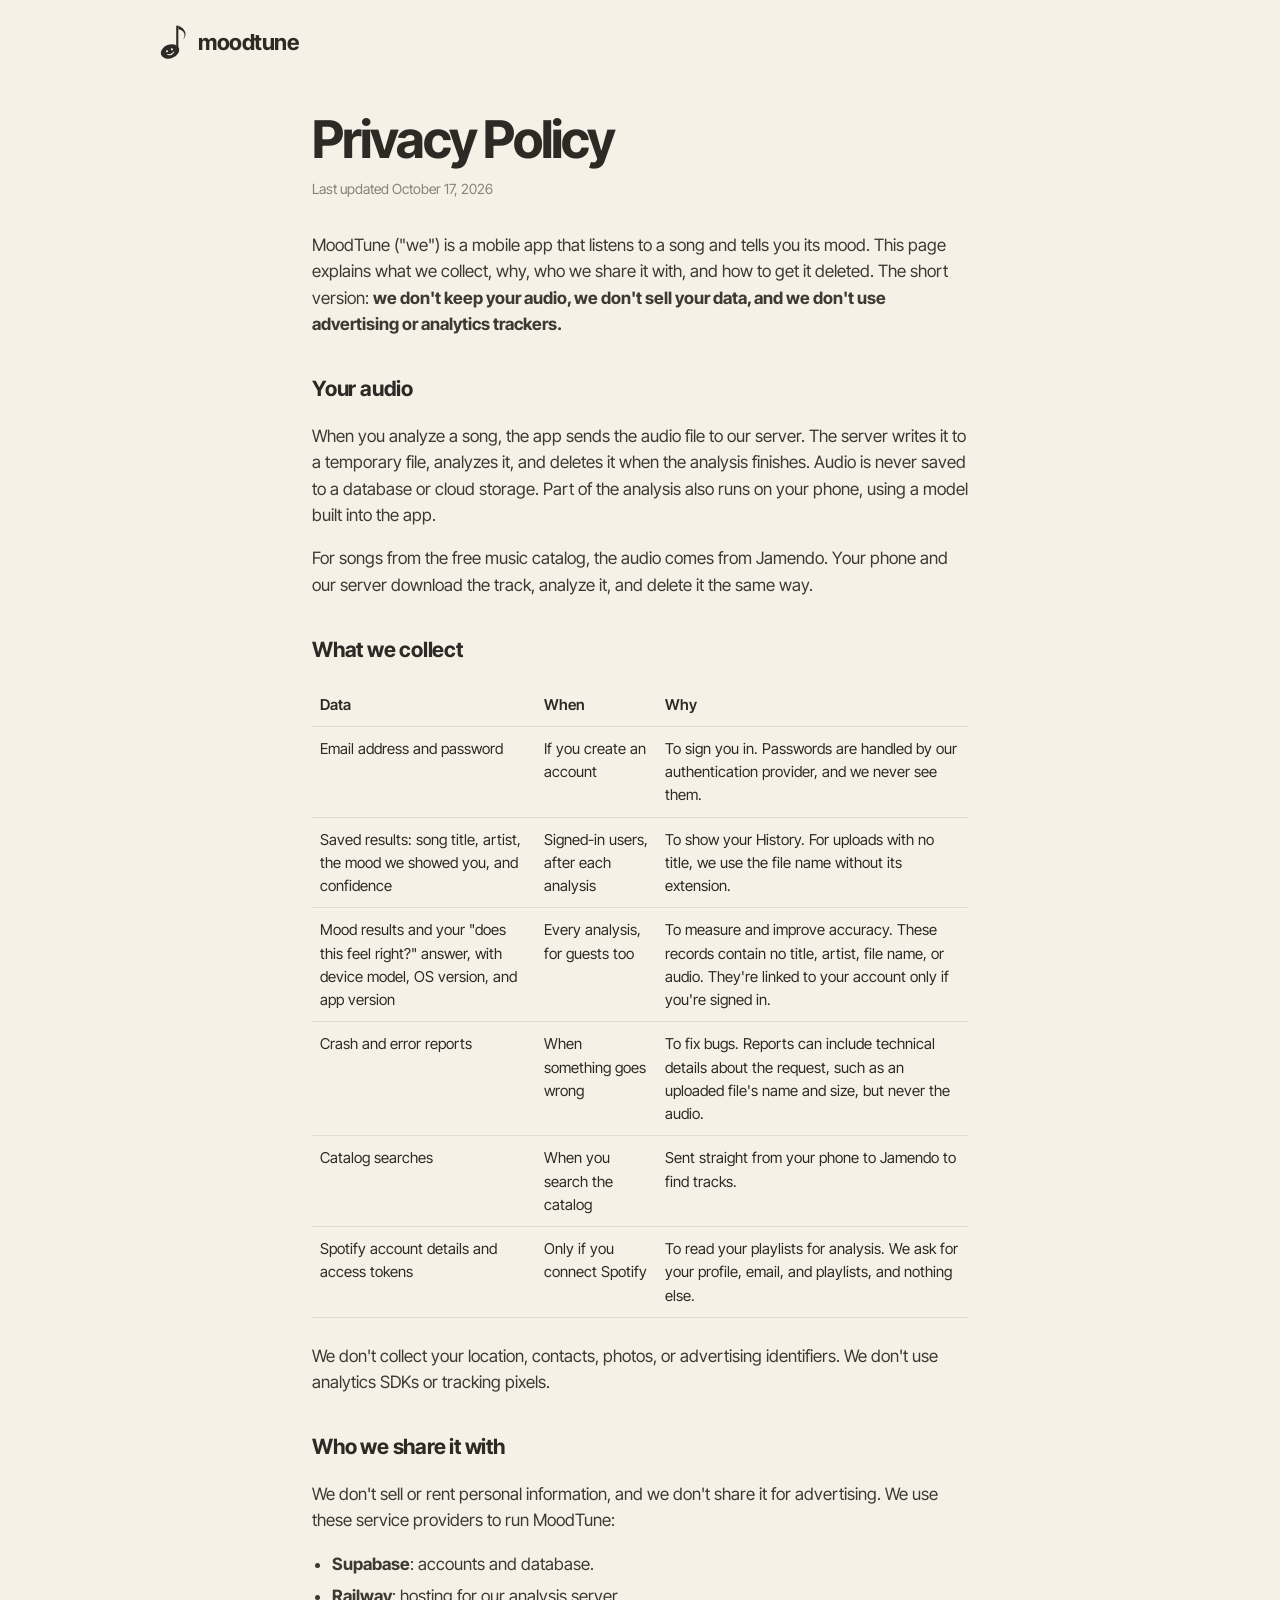
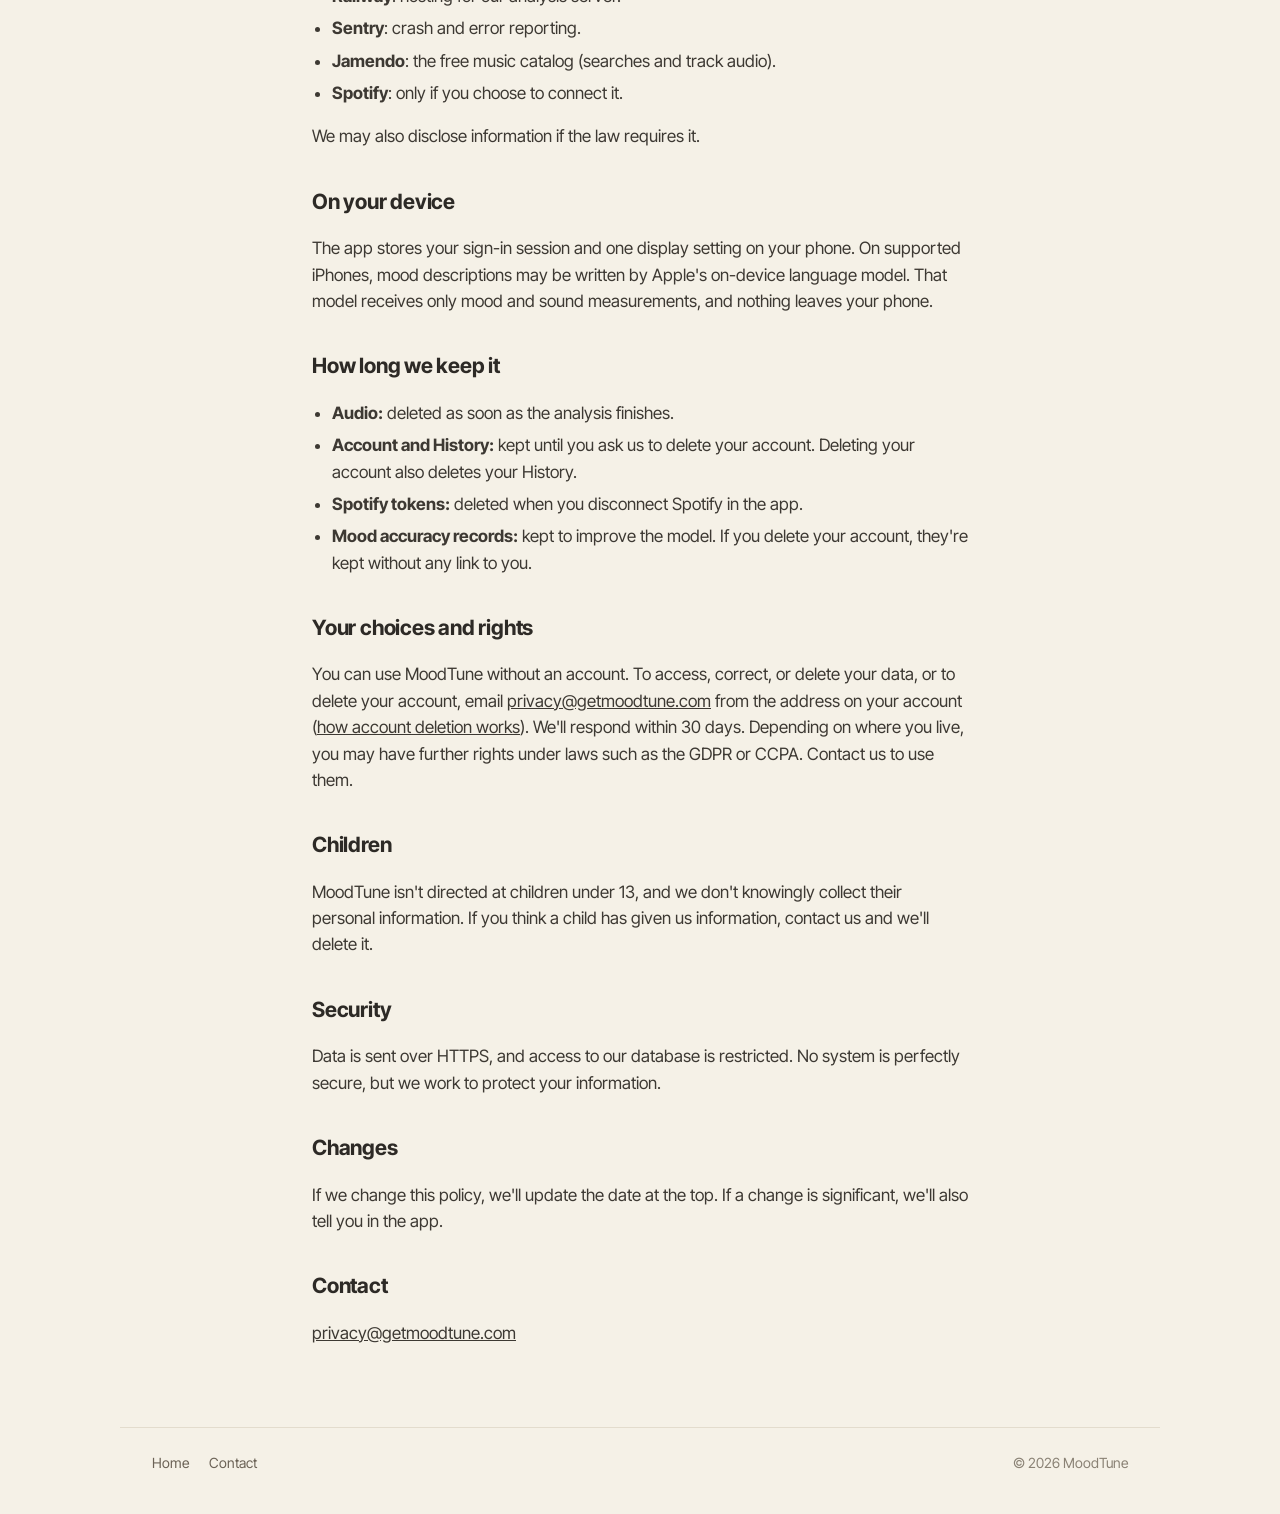
==== privacy.html @ e100bcc2 "feat: landing, privacy and delete-account pages for getmoodtune.com Co-Authored-By: Claude Opus 5.5 " ====
<!doctype html>
<html lang="en">
<head>
  <meta charset="utf-8">
  <meta name="viewport" content="width=device-width, initial-scale=1">
  <title>Privacy Policy · MoodTune</title>
  <meta name="description" content="What MoodTune collects, why, and how to get it deleted.">
  <link rel="canonical" href="https://getmoodtune.com/privacy">
  <link rel="icon" href="/favicon.svg" type="image/svg+xml">
  <link rel="apple-touch-icon" href="/apple-touch-icon.png">
  <meta name="theme-color" content="#F5F1E7">
  <link rel="preconnect" href="https://fonts.googleapis.com">
  <link rel="preconnect" href="https://fonts.gstatic.com" crossorigin>
  <link href="https://fonts.googleapis.com/css2?family=Inter+Tight:wght@500;600;700&display=swap" rel="stylesheet">
  <link rel="stylesheet" href="/styles.css">
</head>
<body>
  <header class="wrap top">
    <a href="/" class="lockup" aria-label="MoodTune home">
      <svg viewBox="0 0 220 220" aria-hidden="true" class="mark">
        <g transform="translate(10,10)">
          <rect x="138" y="0" width="13" height="150" fill="var(--ink)"/>
          <path d="M 151 0 C 198 18 208 60 178 86 C 200 56 188 30 151 22 Z" fill="var(--ink)"/>
          <ellipse cx="100" cy="158" rx="58" ry="42" fill="var(--ink)" transform="rotate(-22 100 158)"/>
          <g transform="rotate(-22 100 158)" fill="none">
            <circle cx="84" cy="150" r="6.5" fill="var(--cream)"/>
            <circle cx="116" cy="150" r="6.5" fill="var(--cream)"/>
            <path d="M 80 170 Q 100 186 120 170" stroke="var(--cream)" stroke-width="6" stroke-linecap="round"/>
          </g>
        </g>
      </svg>
      <span>moodtune</span>
    </a>
  </header>

  <main class="wrap doc">
    <h1>Privacy Policy</h1>
    <p class="updated">Last updated October 17, 2026</p>

    <p>MoodTune ("we") is a mobile app that listens to a song and tells you its mood. This page explains what we collect, why, who we share it with, and how to get it deleted. The short version: <strong>we don't keep your audio, we don't sell your data, and we don't use advertising or analytics trackers.</strong></p>

    <h2>Your audio</h2>
    <p>When you analyze a song, the app sends the audio file to our server. The server writes it to a temporary file, analyzes it, and deletes it when the analysis finishes. Audio is never saved to a database or cloud storage. Part of the analysis also runs on your phone, using a model built into the app.</p>
    <p>For songs from the free music catalog, the audio comes from Jamendo. Your phone and our server download the track, analyze it, and delete it the same way.</p>

    <h2>What we collect</h2>
    <div class="table-scroll">
      <table>
        <thead><tr><th>Data</th><th>When</th><th>Why</th></tr></thead>
        <tbody>
          <tr><td>Email address and password</td><td>If you create an account</td><td>To sign you in. Passwords are handled by our authentication provider, and we never see them.</td></tr>
          <tr><td>Saved results: song title, artist, the mood we showed you, and confidence</td><td>Signed-in users, after each analysis</td><td>To show your History. For uploads with no title, we use the file name without its extension.</td></tr>
          <tr><td>Mood results and your "does this feel right?" answer, with device model, OS version, and app version</td><td>Every analysis, for guests too</td><td>To measure and improve accuracy. These records contain no title, artist, file name, or audio. They're linked to your account only if you're signed in.</td></tr>
          <tr><td>Crash and error reports</td><td>When something goes wrong</td><td>To fix bugs. Reports can include technical details about the request, such as an uploaded file's name and size, but never the audio.</td></tr>
          <tr><td>Catalog searches</td><td>When you search the catalog</td><td>Sent straight from your phone to Jamendo to find tracks.</td></tr>
          <tr><td>Spotify account details and access tokens</td><td>Only if you connect Spotify</td><td>To read your playlists for analysis. We ask for your profile, email, and playlists, and nothing else.</td></tr>
        </tbody>
      </table>
    </div>
    <p>We don't collect your location, contacts, photos, or advertising identifiers. We don't use analytics SDKs or tracking pixels.</p>

    <h2>Who we share it with</h2>
    <p>We don't sell or rent personal information, and we don't share it for advertising. We use these service providers to run MoodTune:</p>
    <ul>
      <li><strong>Supabase</strong>: accounts and database.</li>
      <li><strong>Railway</strong>: hosting for our analysis server.</li>
      <li><strong>Sentry</strong>: crash and error reporting.</li>
      <li><strong>Jamendo</strong>: the free music catalog (searches and track audio).</li>
      <li><strong>Spotify</strong>: only if you choose to connect it.</li>
    </ul>
    <p>We may also disclose information if the law requires it.</p>

    <h2>On your device</h2>
    <p>The app stores your sign-in session and one display setting on your phone. On supported iPhones, mood descriptions may be written by Apple's on-device language model. That model receives only mood and sound measurements, and nothing leaves your phone.</p>

    <h2>How long we keep it</h2>
    <ul>
      <li><strong>Audio:</strong> deleted as soon as the analysis finishes.</li>
      <li><strong>Account and History:</strong> kept until you ask us to delete your account. Deleting your account also deletes your History.</li>
      <li><strong>Spotify tokens:</strong> deleted when you disconnect Spotify in the app.</li>
      <li><strong>Mood accuracy records:</strong> kept to improve the model. If you delete your account, they're kept without any link to you.</li>
    </ul>

    <h2>Your choices and rights</h2>
    <p>You can use MoodTune without an account. To access, correct, or delete your data, or to delete your account, email <a href="mailto:privacy@getmoodtune.com">privacy@getmoodtune.com</a> from the address on your account (<a href="/delete-account">how account deletion works</a>). We'll respond within 30 days. Depending on where you live, you may have further rights under laws such as the GDPR or CCPA. Contact us to use them.</p>

    <h2>Children</h2>
    <p>MoodTune isn't directed at children under 13, and we don't knowingly collect their personal information. If you think a child has given us information, contact us and we'll delete it.</p>

    <h2>Security</h2>
    <p>Data is sent over HTTPS, and access to our database is restricted. No system is perfectly secure, but we work to protect your information.</p>

    <h2>Changes</h2>
    <p>If we change this policy, we'll update the date at the top. If a change is significant, we'll also tell you in the app.</p>

    <h2>Contact</h2>
    <p><a href="mailto:privacy@getmoodtune.com">privacy@getmoodtune.com</a></p>
  </main>

  <footer class="wrap foot">
    <nav><a href="/">Home</a><a href="mailto:hello@getmoodtune.com">Contact</a></nav>
    <p>© 2026 MoodTune</p>
  </footer>
</body>
</html>
---- styles.css ----
:root {
  --page: #F5F1E7;
  --cream: #EFECE6;
  --ink: #2D2A26;
  --ink-2: #6B6256;
  --muted: #8A8275;
  --peach: #D99D77;
  --line: #E3DCCD;
  --font: "Inter Tight", ui-sans-serif, system-ui, -apple-system, "Segoe UI", sans-serif;
}

* { box-sizing: border-box; }
html { -webkit-text-size-adjust: 100%; }
body {
  margin: 0;
  background: var(--page);
  color: var(--ink);
  font-family: var(--font);
  font-size: 17px;
  line-height: 1.55;
  -webkit-font-smoothing: antialiased;
}
a { color: inherit; }

.wrap { max-width: 1040px; margin: 0 auto; padding: 0 16px; }
@media (min-width: 720px) { .wrap { padding: 0 32px; } }

.top { padding-top: 24px; padding-bottom: 8px; }
.lockup { display: inline-flex; align-items: center; gap: 10px; text-decoration: none; }
.lockup .mark { width: 36px; height: 36px; }
.lockup span { font-weight: 700; font-size: 22px; letter-spacing: -0.5px; }

.hero { padding-top: 56px; padding-bottom: 40px; }
.badge {
  display: inline-block; margin: 0 0 20px;
  padding: 6px 12px; border-radius: 999px;
  background: var(--ink); color: var(--page);
  font-size: 13px; font-weight: 600; letter-spacing: 0.2px;
}
h1 {
  margin: 0; font-weight: 700;
  font-size: clamp(44px, 9vw, 88px);
  line-height: 0.98; letter-spacing: -0.04em;
  text-wrap: balance;
}
.lede { margin: 20px 0 0; max-width: 34ch; font-size: clamp(18px, 2.4vw, 21px); color: var(--ink-2); }

.moods {
  display: grid; gap: 12px;
  grid-template-columns: repeat(2, minmax(0, 1fr));
  padding-top: 8px; padding-bottom: 56px;
}
@media (min-width: 820px) { .moods { grid-template-columns: repeat(4, minmax(0, 1fr)); } }
.mood {
  border-radius: 20px; padding: 18px 18px 20px;
  min-height: 150px; display: flex; flex-direction: column; justify-content: flex-end;
}
.mood h2 { margin: 0; font-size: 22px; font-weight: 700; letter-spacing: -0.02em; text-transform: uppercase; }
.mood p { margin: 4px 0 0; font-size: 14px; font-weight: 500; opacity: 0.85; }
.upbeat     { background: linear-gradient(150deg, #F5A623, #E8721A); color: #1A0A00; }
.serene     { background: linear-gradient(150deg, #4ECDC4, #A8E6CF); color: #0D2B28; }
.charged    { background: linear-gradient(150deg, #2D1B69, #C0392B); color: #FFFFFF; }
.reflective { background: linear-gradient(150deg, #4A6FA5, #2C3E50); color: #FFFFFF; }

.steps {
  display: grid; gap: 28px;
  padding-top: 40px; padding-bottom: 64px;
  border-top: 1px solid var(--line);
}
@media (min-width: 720px) { .steps { grid-template-columns: repeat(3, 1fr); } }
.step .n {
  display: inline-grid; place-items: center;
  width: 28px; height: 28px; border-radius: 50%;
  background: var(--peach); color: var(--ink);
  font-size: 14px; font-weight: 700;
}
.step h3 { margin: 12px 0 4px; font-size: 19px; letter-spacing: -0.01em; }
.step p { margin: 0; color: var(--ink-2); }

.foot {
  display: flex; flex-wrap: wrap; gap: 12px 24px;
  justify-content: space-between; align-items: center;
  padding-top: 24px; padding-bottom: 40px;
  border-top: 1px solid var(--line);
  color: var(--muted); font-size: 14px;
}
.foot nav { display: flex; gap: 20px; }
.foot a { text-decoration: none; color: var(--ink-2); }
.foot a:hover { color: var(--ink); text-decoration: underline; }
.foot p { margin: 0; }

/* Long-form pages (privacy) */
.doc { max-width: 720px; padding-top: 40px; padding-bottom: 64px; }
.doc h1 { font-size: clamp(36px, 6vw, 52px); }
.doc .updated { color: var(--muted); font-size: 14px; margin: 12px 0 32px; }
.doc h2 { margin: 36px 0 8px; font-size: 21px; letter-spacing: -0.01em; }
.doc p, .doc li { color: #3d3933; }
.doc ul { padding-left: 20px; }
.doc li { margin: 6px 0; }
.doc table { width: 100%; border-collapse: collapse; font-size: 15px; margin: 8px 0; }
.doc th, .doc td { text-align: left; vertical-align: top; padding: 10px 8px; border-bottom: 1px solid var(--line); }
.doc th { font-weight: 600; color: var(--ink); }
.table-scroll { overflow-x: auto; }
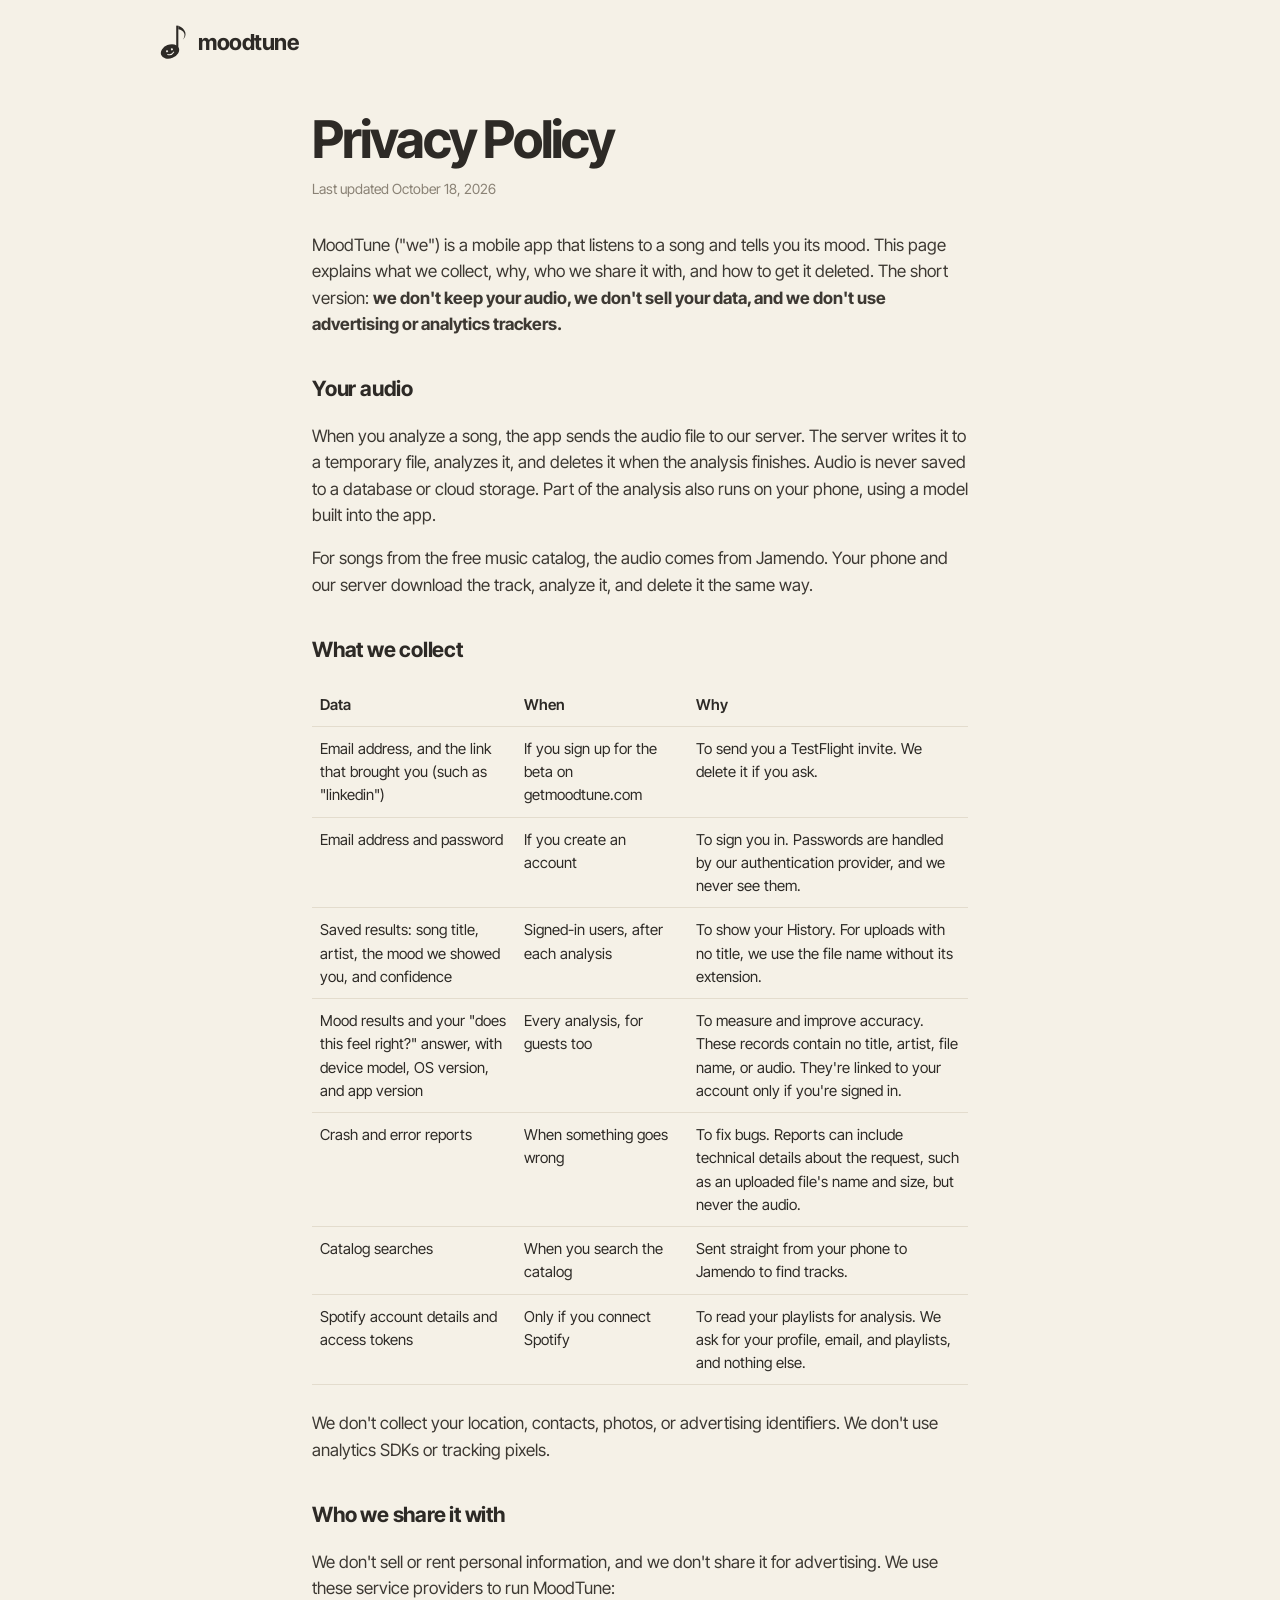
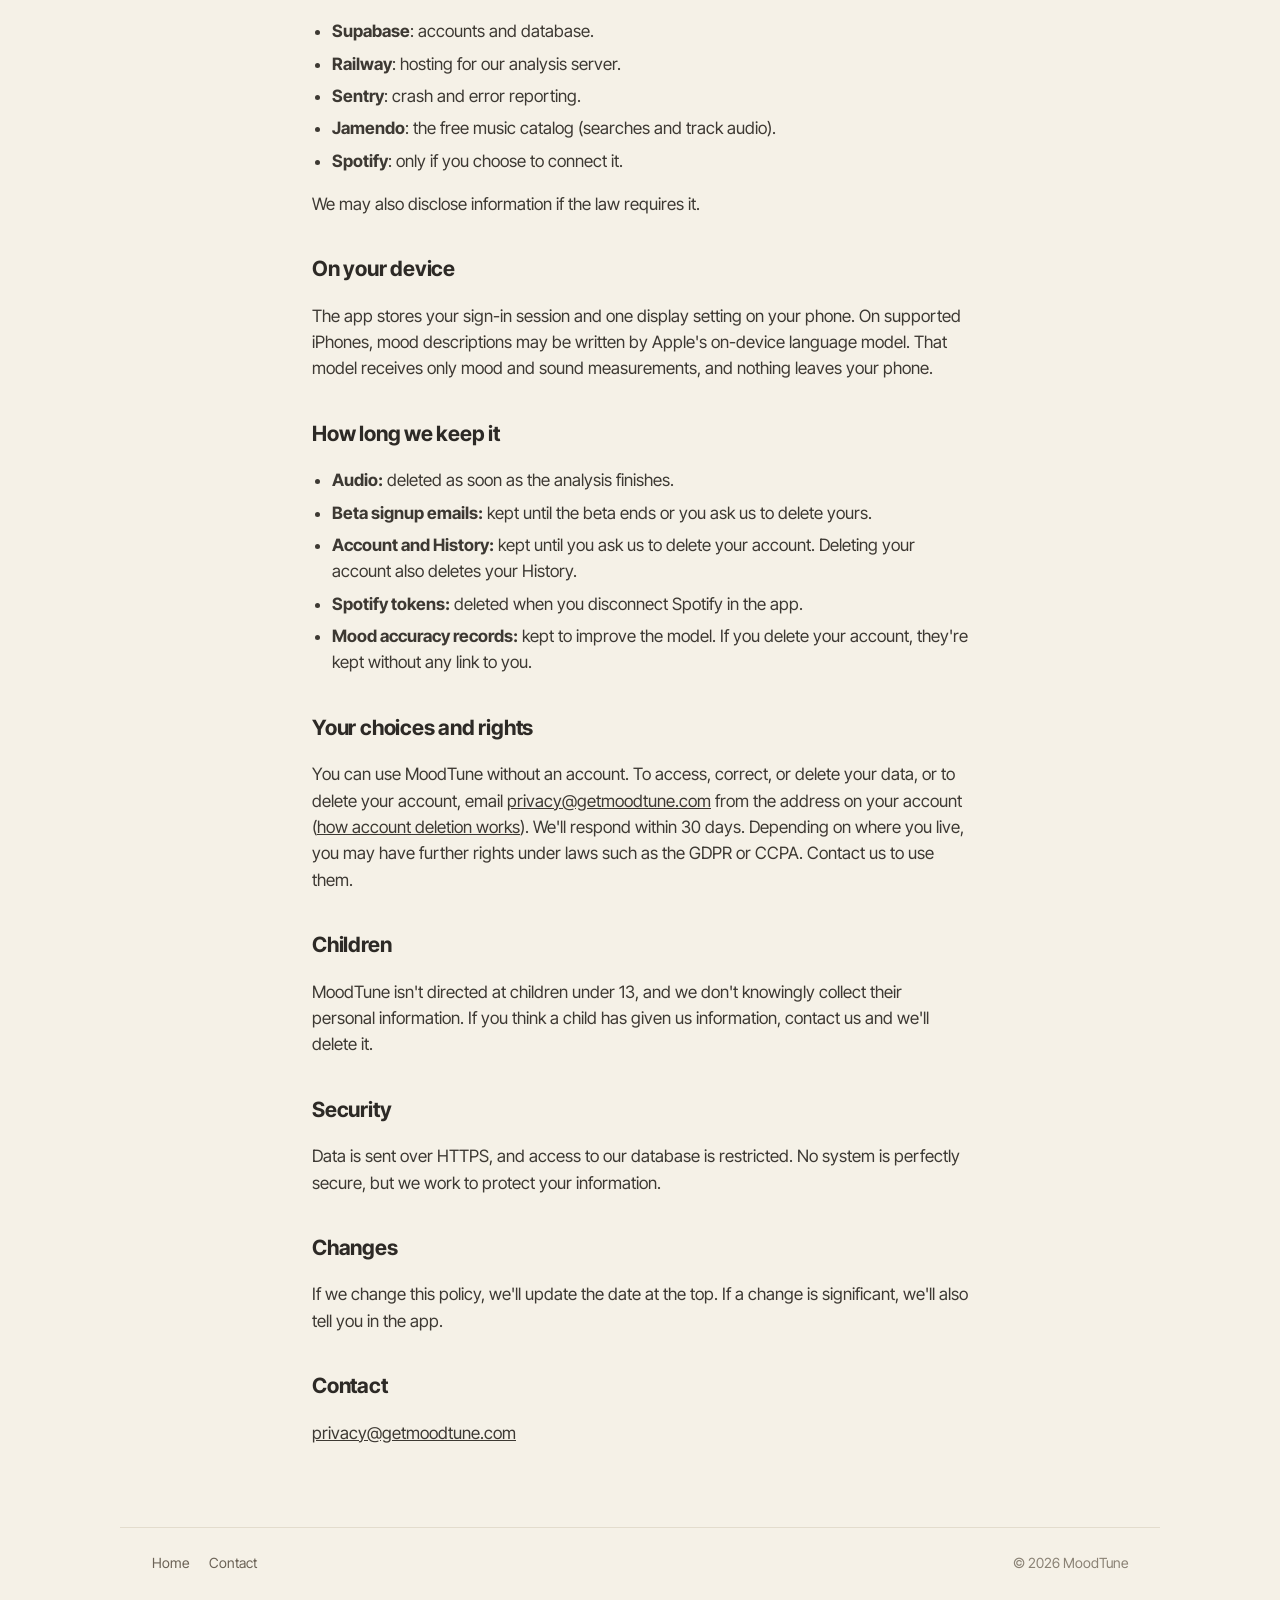
==== commit 0ef1603d: "feat: TestFlight waitlist form on the home page Visitors leave an email to get a TestFlight invite. " ====
--- a/privacy.html
+++ b/privacy.html
@@ -35,7 +35,7 @@
 
   <main class="wrap doc">
     <h1>Privacy Policy</h1>
-    <p class="updated">Last updated October 17, 2026</p>
+    <p class="updated">Last updated October 18, 2026</p>
 
     <p>MoodTune ("we") is a mobile app that listens to a song and tells you its mood. This page explains what we collect, why, who we share it with, and how to get it deleted. The short version: <strong>we don't keep your audio, we don't sell your data, and we don't use advertising or analytics trackers.</strong></p>
 
@@ -48,6 +48,7 @@
       <table>
         <thead><tr><th>Data</th><th>When</th><th>Why</th></tr></thead>
         <tbody>
+          <tr><td>Email address, and the link that brought you (such as "linkedin")</td><td>If you sign up for the beta on getmoodtune.com</td><td>To send you a TestFlight invite. We delete it if you ask.</td></tr>
           <tr><td>Email address and password</td><td>If you create an account</td><td>To sign you in. Passwords are handled by our authentication provider, and we never see them.</td></tr>
           <tr><td>Saved results: song title, artist, the mood we showed you, and confidence</td><td>Signed-in users, after each analysis</td><td>To show your History. For uploads with no title, we use the file name without its extension.</td></tr>
           <tr><td>Mood results and your "does this feel right?" answer, with device model, OS version, and app version</td><td>Every analysis, for guests too</td><td>To measure and improve accuracy. These records contain no title, artist, file name, or audio. They're linked to your account only if you're signed in.</td></tr>
@@ -76,6 +77,7 @@
     <h2>How long we keep it</h2>
     <ul>
       <li><strong>Audio:</strong> deleted as soon as the analysis finishes.</li>
+      <li><strong>Beta signup emails:</strong> kept until the beta ends or you ask us to delete yours.</li>
       <li><strong>Account and History:</strong> kept until you ask us to delete your account. Deleting your account also deletes your History.</li>
       <li><strong>Spotify tokens:</strong> deleted when you disconnect Spotify in the app.</li>
       <li><strong>Mood accuracy records:</strong> kept to improve the model. If you delete your account, they're kept without any link to you.</li>
--- a/styles.css
+++ b/styles.css
@@ -44,6 +44,33 @@
   text-wrap: balance;
 }
 .lede { margin: 20px 0 0; max-width: 34ch; font-size: clamp(18px, 2.4vw, 21px); color: var(--ink-2); }
+
+/* TestFlight waitlist form */
+.signup { margin-top: 32px; max-width: 520px; }
+.signup-label { display: block; margin-bottom: 8px; font-size: 15px; font-weight: 600; }
+.signup-row { display: flex; flex-wrap: wrap; gap: 8px; }
+.signup input[type="email"] {
+  flex: 1 1 220px; min-width: 0;
+  padding: 13px 16px; border-radius: 12px;
+  border: 1px solid var(--line); background: #fff; color: var(--ink);
+  font: inherit; font-size: 16px; /* 16px stops iOS zooming on focus */
+}
+.signup input[type="email"]:focus { outline: 2px solid var(--ink); outline-offset: 1px; border-color: transparent; }
+.signup button {
+  flex: 0 0 auto;
+  padding: 13px 20px; border: 0; border-radius: 12px;
+  background: var(--ink); color: var(--page);
+  font: inherit; font-size: 16px; font-weight: 600; cursor: pointer;
+}
+@media (max-width: 480px) { .signup button { flex-basis: 100%; } }
+.signup button:hover { background: #000; }
+.signup button:disabled { opacity: 0.6; cursor: progress; }
+.signup-status { margin: 10px 0 0; font-size: 14px; color: var(--muted); }
+.signup-status a { color: var(--ink-2); }
+.signup-status[data-kind="error"] { color: #B3261E; }
+.signup-status[data-kind="ok"] { color: var(--ink); font-weight: 600; }
+.signup.is-done .signup-row, .signup.is-done .signup-label { display: none; }
+.trap { position: absolute; left: -10000px; width: 1px; height: 1px; overflow: hidden; }
 
 .moods {
   display: grid; gap: 12px;
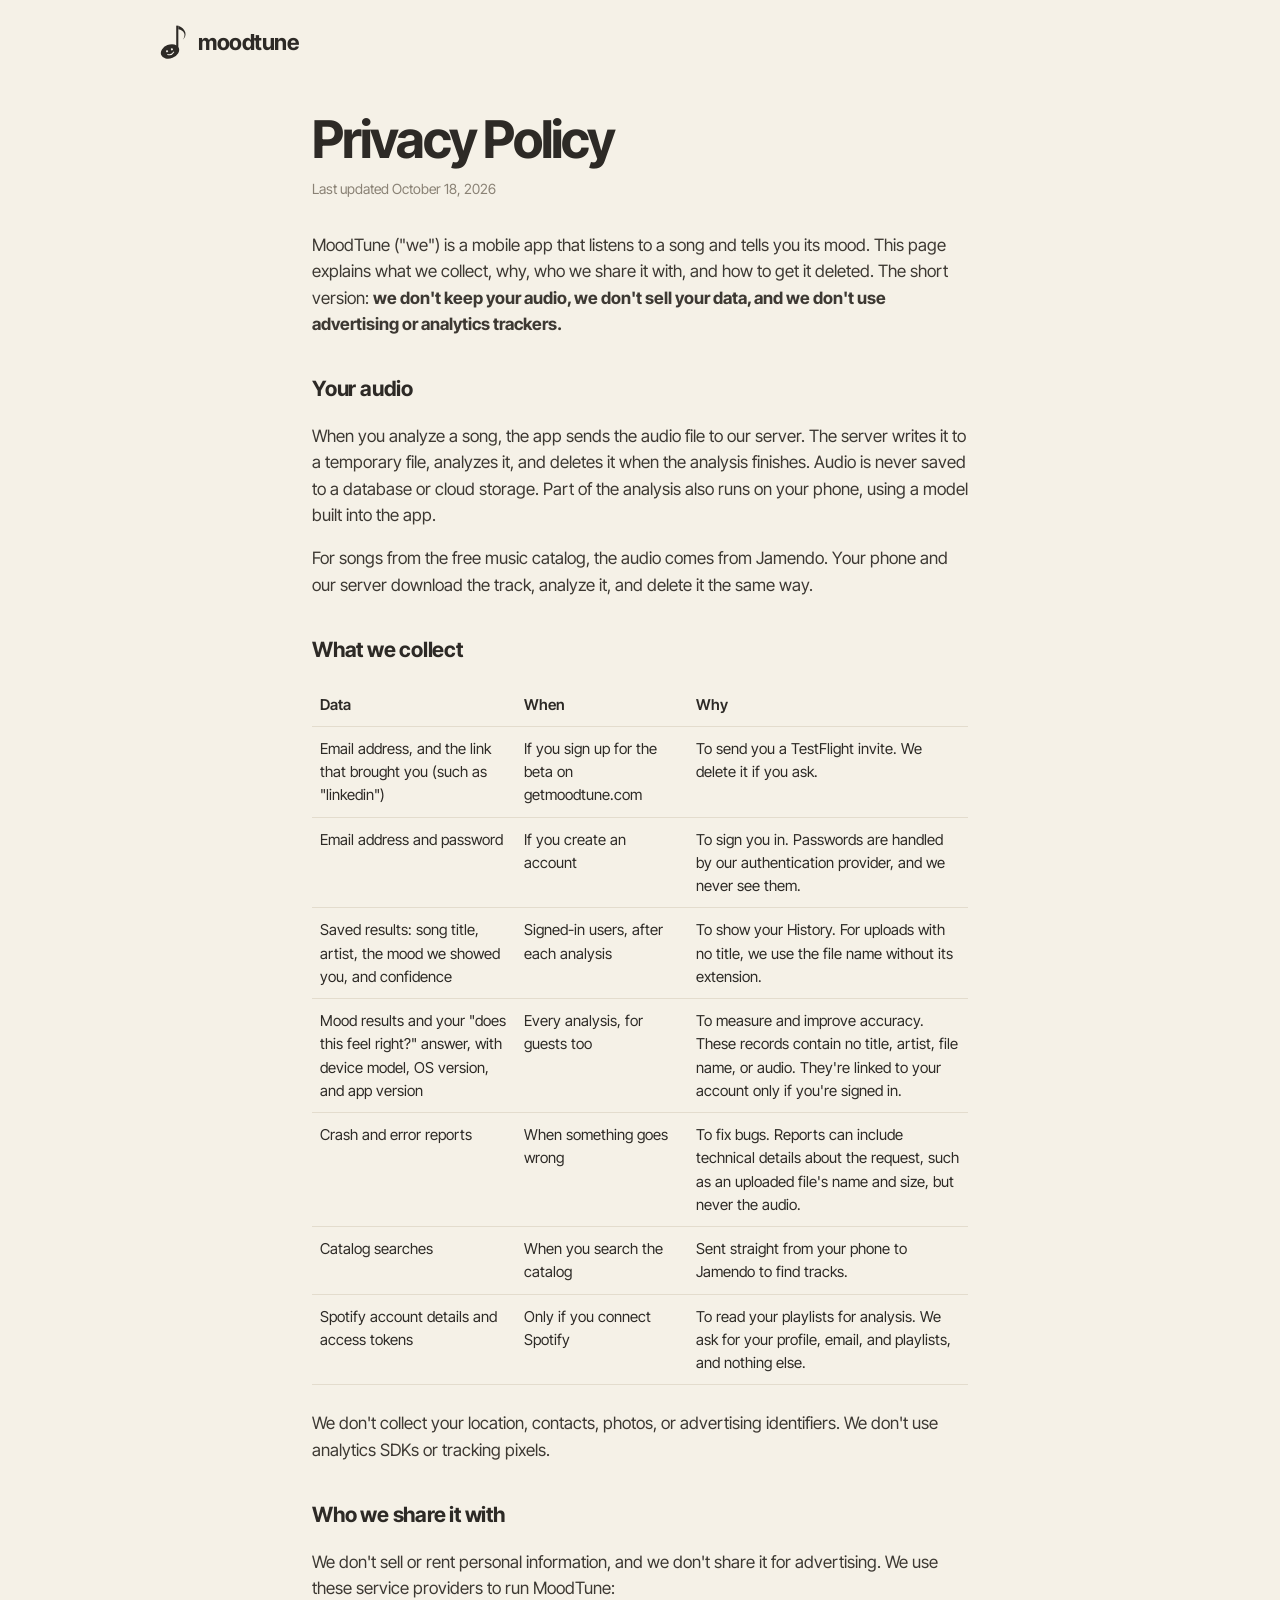
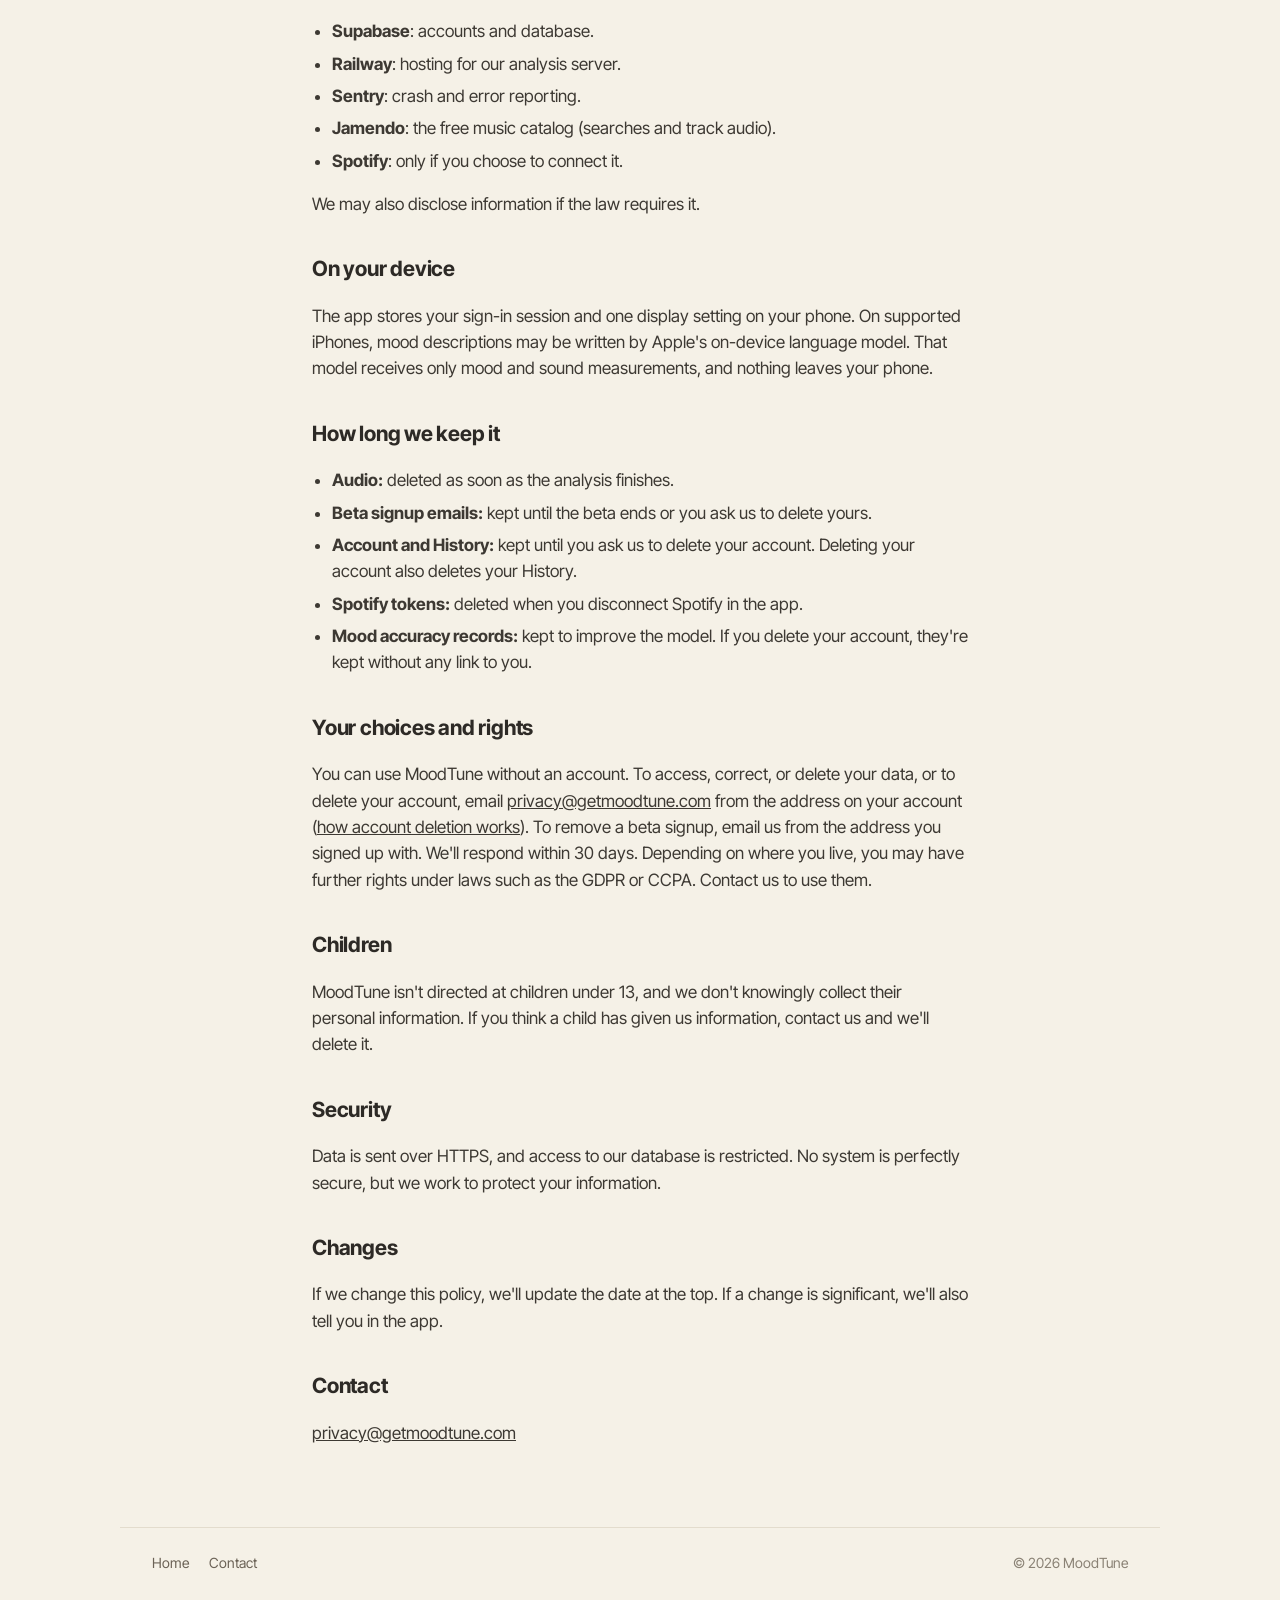
==== commit 0a12f847: "fix: address cubic review on the waitlist form - Button ships disabled and signup.js enables it, so " ====
--- a/privacy.html
+++ b/privacy.html
@@ -84,7 +84,7 @@
     </ul>
 
     <h2>Your choices and rights</h2>
-    <p>You can use MoodTune without an account. To access, correct, or delete your data, or to delete your account, email <a href="mailto:privacy@getmoodtune.com">privacy@getmoodtune.com</a> from the address on your account (<a href="/delete-account">how account deletion works</a>). We'll respond within 30 days. Depending on where you live, you may have further rights under laws such as the GDPR or CCPA. Contact us to use them.</p>
+    <p>You can use MoodTune without an account. To access, correct, or delete your data, or to delete your account, email <a href="mailto:privacy@getmoodtune.com">privacy@getmoodtune.com</a> from the address on your account (<a href="/delete-account">how account deletion works</a>). To remove a beta signup, email us from the address you signed up with. We'll respond within 30 days. Depending on where you live, you may have further rights under laws such as the GDPR or CCPA. Contact us to use them.</p>
 
     <h2>Children</h2>
     <p>MoodTune isn't directed at children under 13, and we don't knowingly collect their personal information. If you think a child has given us information, contact us and we'll delete it.</p>
--- a/styles.css
+++ b/styles.css
@@ -65,7 +65,7 @@
 @media (max-width: 480px) { .signup button { flex-basis: 100%; } }
 .signup button:hover { background: #000; }
 .signup button:disabled { opacity: 0.6; cursor: progress; }
-.signup-status { margin: 10px 0 0; font-size: 14px; color: var(--muted); }
+.signup-status { margin: 10px 0 0; font-size: 14px; color: var(--ink-2); }
 .signup-status a { color: var(--ink-2); }
 .signup-status[data-kind="error"] { color: #B3261E; }
 .signup-status[data-kind="ok"] { color: var(--ink); font-weight: 600; }
